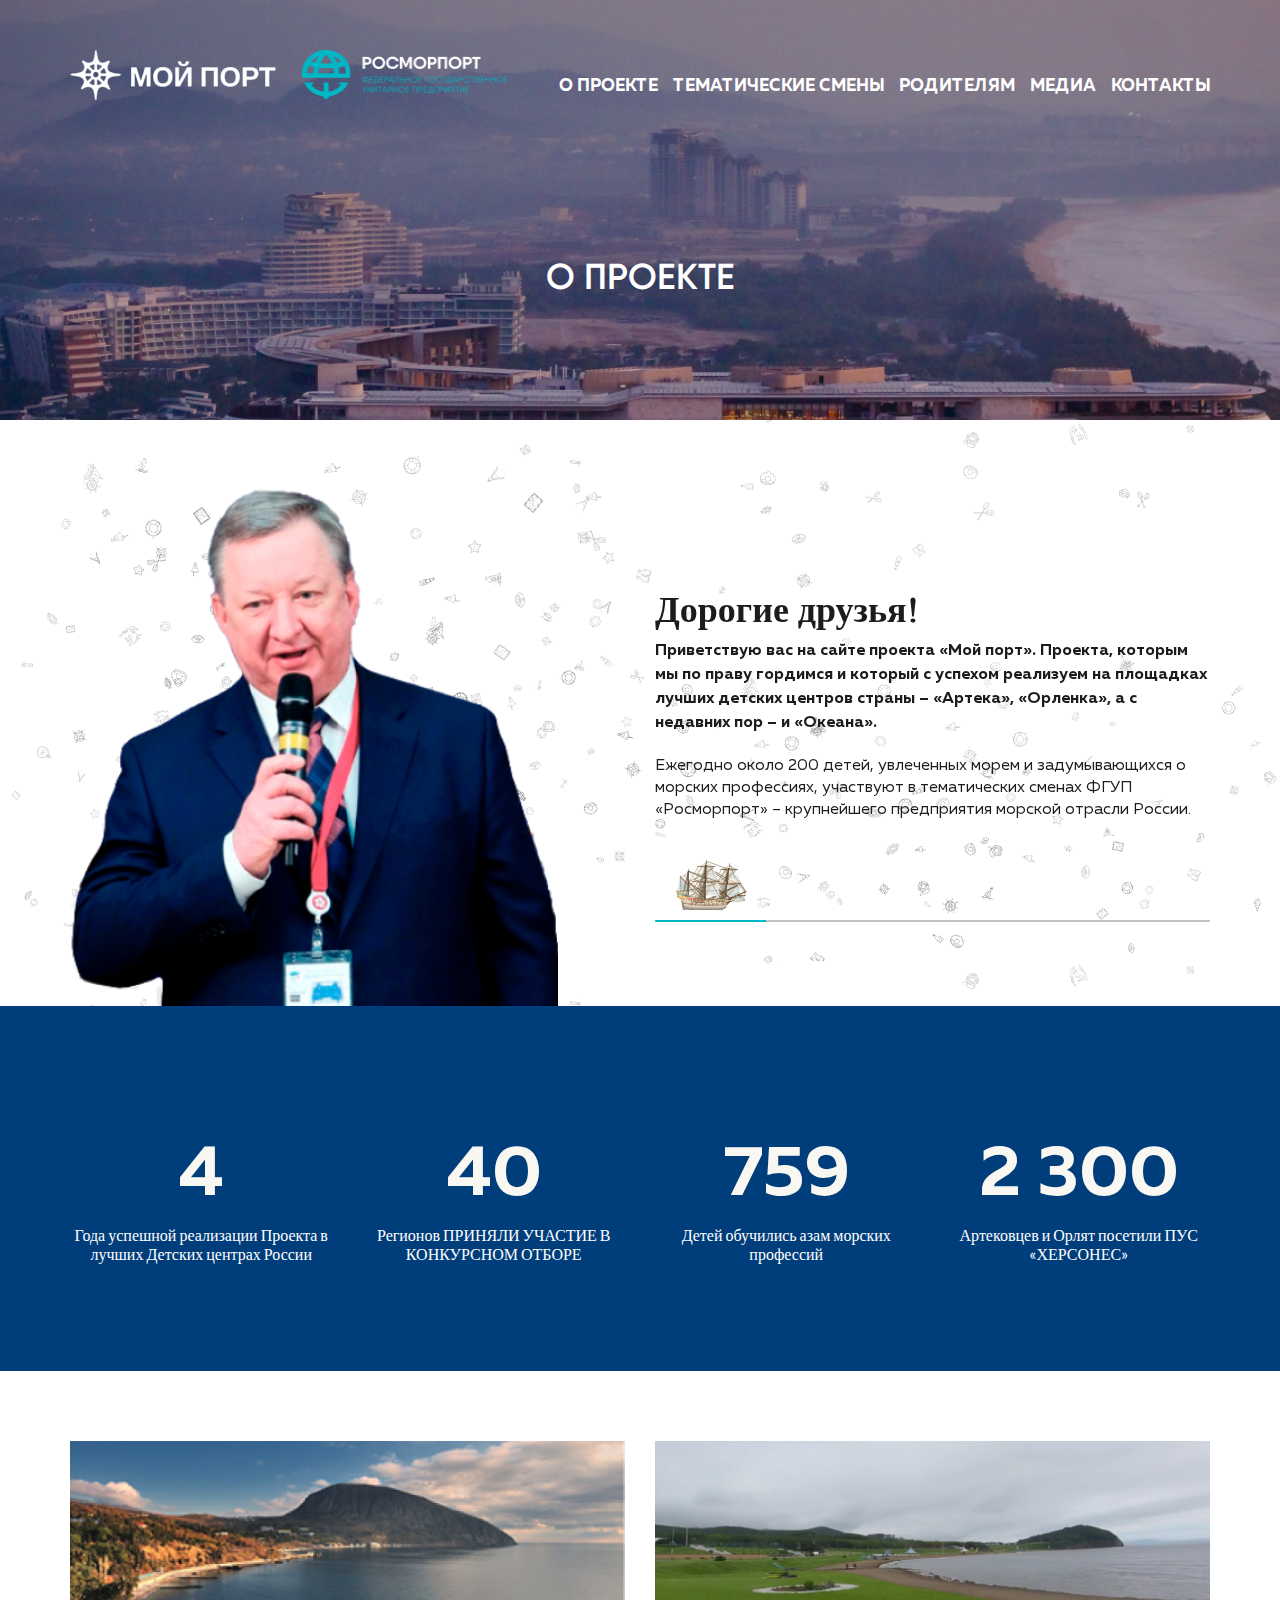
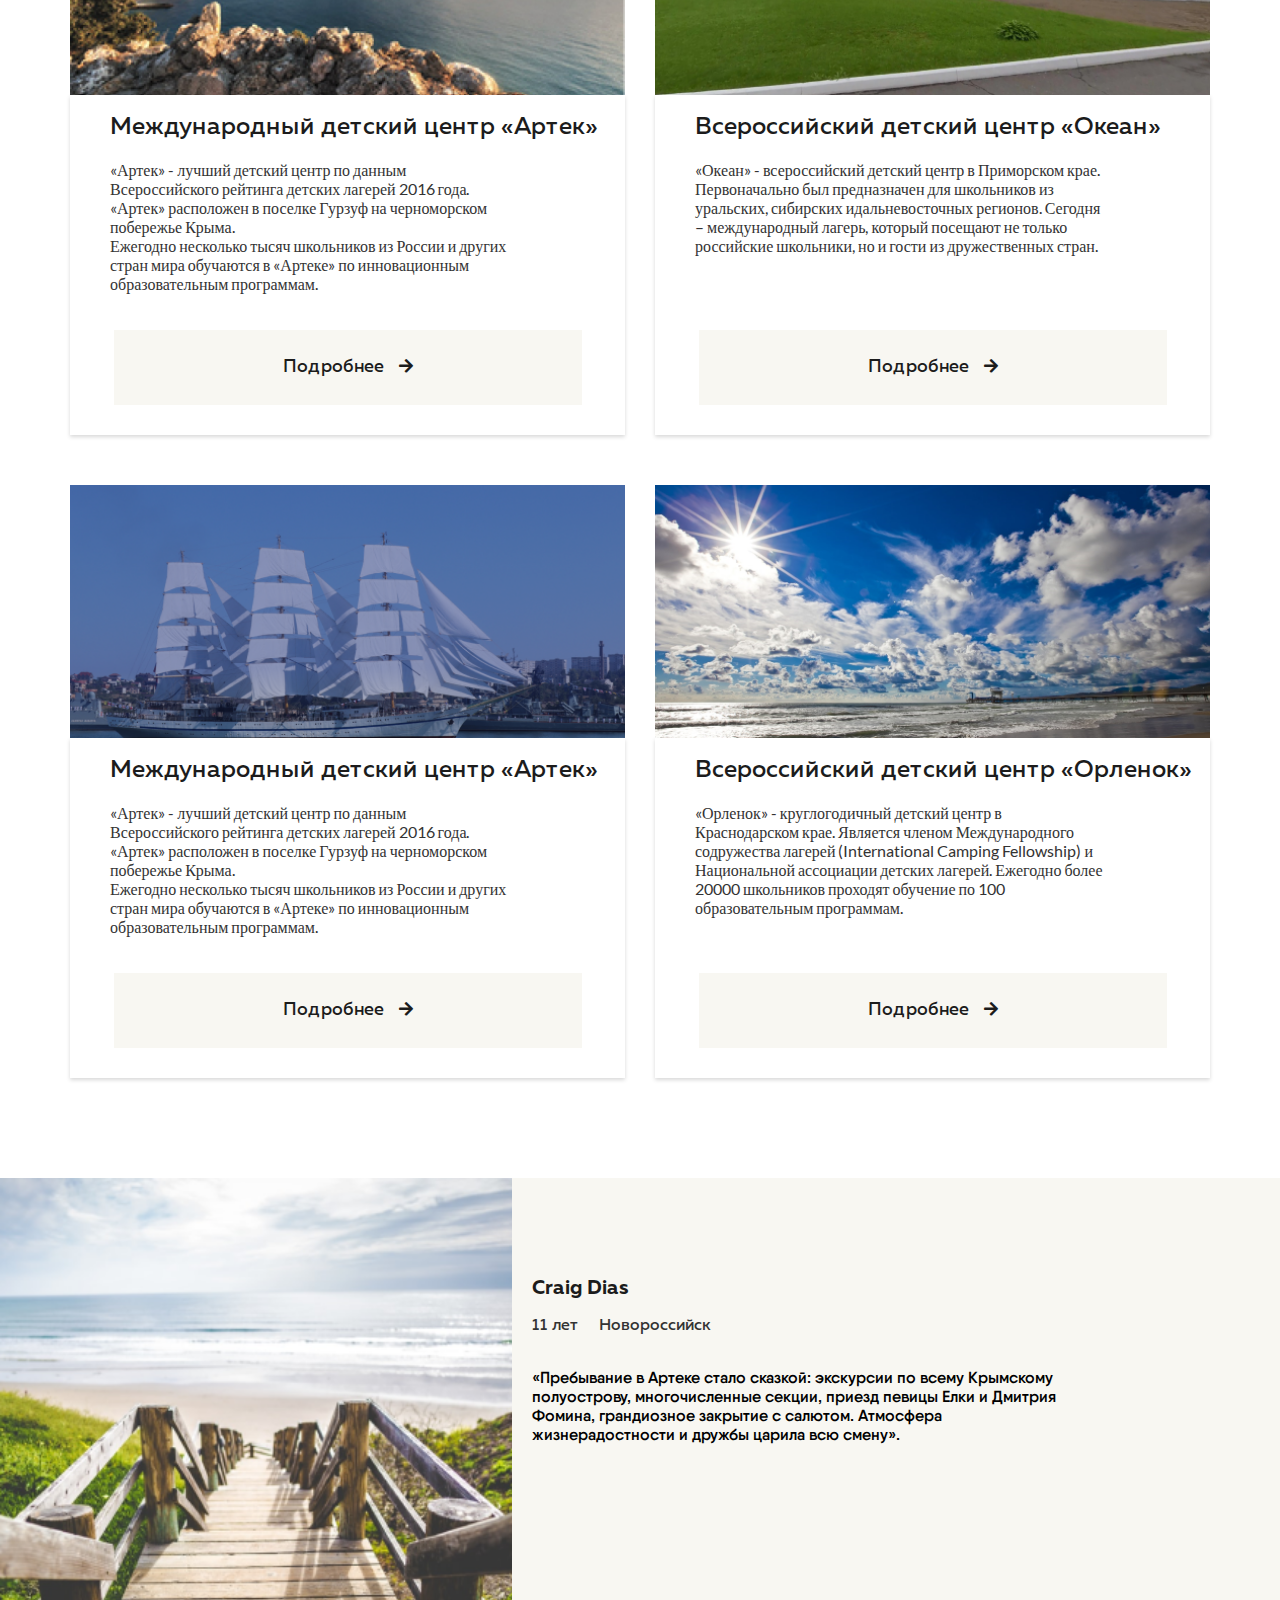
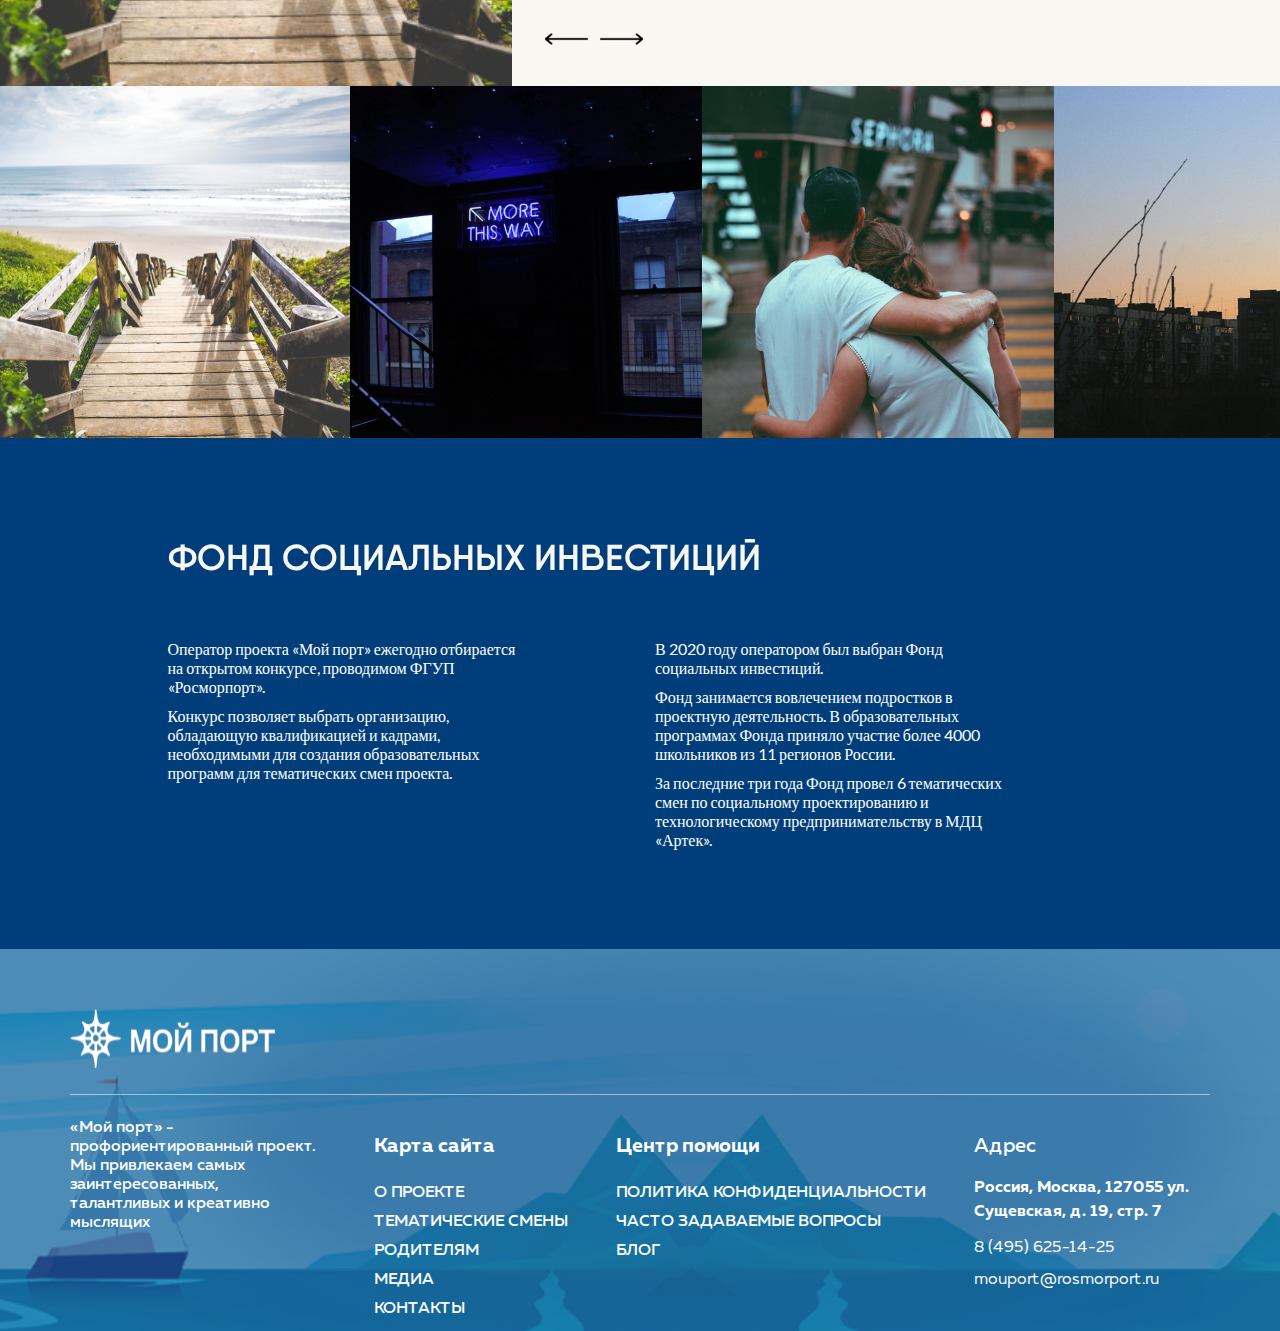
==== about.html @ fbb1aa15 "about" ====
<!DOCTYPE html>
<html lang="en">
  <head>
    <meta charset="UTF-8" />
    <meta name="viewport" content="width=device-width, initial-scale=1.0" />
    <meta http-equiv="X-UA-Compatible" content="ie=edge" />
    <title>Document</title>
    <link rel="stylesheet" href="css/bootstrap.css" />
    <link rel="stylesheet" href="css/all.min.css" />
    <link rel="stylesheet" href="css/slick.css" />
    <link rel="stylesheet" href="css/swiper.min.css" />
    <link rel="stylesheet" href="css/style.css" />
  </head>
  <body>
    <header class="header-other">
      <div class="container">
        <div class="row">
          <div class="col-12">
            <div class="header__content">
              <div class="logos">
                <a href="/" class="logo-myport">
                  <img src="img/header/logo-other.png" alt="" />
                </a>
                <a href="/" class="logo-ros">
                  <img src="img/header/logo-rus-other.png" alt="" />
                </a>
              </div>
              <div class="header__mobile">
                <button class="header__mobile__btn">
                  <span></span>
                  <span></span>
                  <span></span>
                </button>
                <div class="header__mobile__nav">
                  <ul>
                    <li><a href="#">О проекте</a></li>
                    <li><a href="#">Тематические смены</a></li>
                    <li><a href="#">Родителям</a></li>
                    <li><a href="#">Медиа</a></li>
                    <li><a href="#">Контакты</a></li>
                  </ul>
                </div>
              </div>
              <div class="header__desktop">
                <ul>
                  <li><a href="#">О проекте</a></li>
                  <li><a href="#">Тематические смены</a></li>
                  <li><a href="#">Родителям</a></li>
                  <li><a href="#">Медиа</a></li>
                  <li><a href="#">Контакты</a></li>
                </ul>
              </div>
            </div>
          </div>
        </div>
      </div>
    </header>

    <section class="about-main">
      <div class="container">
        <div class="row">
          <div class="col-12">
            <div class="about-main__content">
              <h1>О проекте</h1>
            </div>
          </div>
        </div>
      </div>
    </section>

    <section class="friends friends-about">
      <div class="container">
        <div class="row">
          <div class="col-12 col-lg-6 friends__first">
            <div class="content">
              <div class="swiper-container swiper-friends">
                <div class="swiper-wrapper">
                  <div class="swiper-slide friends-slide">
                    <h4>Дорогие друзья!</h4>
                    <span>
                      Приветствую вас на сайте проекта «Мой порт». Проекта,
                      которым мы по праву гордимся и который с успехом реализуем
                      на площадках лучших детских центров страны – «Артека»,
                      «Орленка», а с недавних пор – и «Океана».
                    </span>
                    <p>
                      Ежегодно около 200 детей, увлеченных морем и
                      задумывающихся о морских профессиях, участвуют в
                      тематических сменах ФГУП «Росморпорт» – крупнейшего
                      предприятия морской отрасли России.
                    </p>
                  </div>
                  <div class="swiper-slide friends-slide">
                    <p>
                      Слайдер1 Lorem ipsum, dolor sit amet consectetur
                      adipisicing elit. Sit, dolores quod similique totam atque
                      sed aperiam eius perferendis hic quis voluptatum et harum
                      accusamus. Illo repellat totam iusto ipsam quibusdam!
                    </p>
                    <p>
                      Слайдер1 Lorem ipsum, dolor sit amet consectetur
                      adipisicing elit. Sit, dolores quod similique totam atque
                      sed aperiam eius perferendis hic quis voluptatum et harum
                      accusamus. Illo repellat totam iusto ipsam quibusdam!
                    </p>
                  </div>
                  <div class="swiper-slide friends-slide">
                    <p>
                      Слайдер2 Lorem ipsum, dolor sit amet consectetur
                      adipisicing elit. Sit, dolores quod similique totam atque
                      sed aperiam eius perferendis hic quis voluptatum et harum
                      accusamus. Illo repellat totam iusto ipsam quibusdam!
                    </p>
                    <p>
                      Слайдер2 Lorem ipsum, dolor sit amet consectetur
                      adipisicing elit. Sit, dolores quod similique totam atque
                      sed aperiam eius perferendis hic quis voluptatum et harum
                      accusamus. Illo repellat totam iusto ipsam quibusdam!
                    </p>
                  </div>
                  <div class="swiper-slide friends-slide">
                    <p>
                      Слайдер3 Lorem ipsum, dolor sit amet consectetur
                      adipisicing elit. Sit, dolores quod similique totam atque
                      sed aperiam eius perferendis hic quis voluptatum et harum
                      accusamus. Illo repellat totam iusto ipsam quibusdam!
                    </p>
                    <p>
                      Слайдер3 Lorem ipsum, dolor sit amet consectetur
                      adipisicing elit. Sit, dolores quod similique totam atque
                      sed aperiam eius perferendis hic quis voluptatum et harum
                      accusamus. Illo repellat totam iusto ipsam quibusdam!
                    </p>
                  </div>
                  <div class="swiper-slide friends-slide">
                    <p>
                      Слайдер4 Lorem ipsum, dolor sit amet consectetur
                      adipisicing elit. Sit, dolores quod similique totam atque
                      sed aperiam eius perferendis hic quis voluptatum et harum
                      accusamus. Illo repellat totam iusto ipsam quibusdam!
                    </p>
                    <p>
                      Слайдер4 Lorem ipsum, dolor sit amet consectetur
                      adipisicing elit. Sit, dolores quod similique totam atque
                      sed aperiam eius perferendis hic quis voluptatum et harum
                      accusamus. Illo repellat totam iusto ipsam quibusdam!
                    </p>
                  </div>
                  <div class="swiper-slide friends-slide">
                    <p>
                      Слайдер5 Lorem ipsum, dolor sit amet consectetur
                      adipisicing elit. Sit, dolores quod similique totam atque
                      sed aperiam eius perferendis hic quis voluptatum et harum
                      accusamus. Illo repellat totam iusto ipsam quibusdam!
                    </p>
                    <p>
                      Слайдер5 Lorem ipsum, dolor sit amet consectetur
                      adipisicing elit. Sit, dolores quod similique totam atque
                      sed aperiam eius perferendis hic quis voluptatum et harum
                      accusamus. Illo repellat totam iusto ipsam quibusdam!
                    </p>
                  </div>
                  <div class="swiper-slide friends-slide">
                    <p>
                      Слайдер6 Lorem ipsum, dolor sit amet consectetur
                      adipisicing elit. Sit, dolores quod similique totam atque
                      sed aperiam eius perferendis hic quis voluptatum et harum
                      accusamus. Illo repellat totam iusto ipsam quibusdam!
                    </p>
                    <p>
                      Слайдер6 Lorem ipsum, dolor sit amet consectetur
                      adipisicing elit. Sit, dolores quod similique totam atque
                      sed aperiam eius perferendis hic quis voluptatum et harum
                      accusamus. Illo repellat totam iusto ipsam quibusdam!
                    </p>
                  </div>
                  <div class="swiper-slide friends-slide">
                    <p>
                      Слайдер7 Lorem ipsum, dolor sit amet consectetur
                      adipisicing elit. Sit, dolores quod similique totam atque
                      sed aperiam eius perferendis hic quis voluptatum et harum
                      accusamus. Illo repellat totam iusto ipsam quibusdam!
                    </p>
                    <p>
                      Слайдер7 Lorem ipsum, dolor sit amet consectetur
                      adipisicing elit. Sit, dolores quod similique totam atque
                      sed aperiam eius perferendis hic quis voluptatum et harum
                      accusamus. Illo repellat totam iusto ipsam quibusdam!
                    </p>
                  </div>
                  <div class="swiper-slide friends-slide">
                    <p>
                      Слайдер8 Lorem ipsum, dolor sit amet consectetur
                      adipisicing elit. Sit, dolores quod similique totam atque
                      sed aperiam eius perferendis hic quis voluptatum et harum
                      accusamus. Illo repellat totam iusto ipsam quibusdam!
                    </p>
                    <p>
                      Слайдер8 Lorem ipsum, dolor sit amet consectetur
                      adipisicing elit. Sit, dolores quod similique totam atque
                      sed aperiam eius perferendis hic quis voluptatum et harum
                      accusamus. Illo repellat totam iusto ipsam quibusdam!
                    </p>
                  </div>
                  <div class="swiper-slide friends-slide">
                    <p>
                      Слайдер9 Lorem ipsum, dolor sit amet consectetur
                      adipisicing elit. Sit, dolores quod similique totam atque
                      sed aperiam eius perferendis hic quis voluptatum et harum
                      accusamus. Illo repellat totam iusto ipsam quibusdam!
                    </p>
                    <p>
                      Слайдер9 Lorem ipsum, dolor sit amet consectetur
                      adipisicing elit. Sit, dolores quod similique totam atque
                      sed aperiam eius perferendis hic quis voluptatum et harum
                      accusamus. Illo repellat totam iusto ipsam quibusdam!
                    </p>
                  </div>
                </div>
              </div>

              <div class="animation">
                <div class="ship">
                  <div class="img" id="friends_ship">
                    <img src="img/friends/ship.svg" alt="" />
                  </div>
                </div>
                <div class="progress">
                  <div class="bar"></div>
                </div>
              </div>
            </div>
          </div>
          <div class="col-12 col-lg-6 friends__second">
            <div class="friends__img">
              <img src="img/friends/friends-img.png" alt="" />
            </div>
          </div>
        </div>
      </div>
    </section>

    <section class="result">
      <div class="container">
        <div class="row">
          <div class="col-12 col-sm-6 col-lg-3">
            <div class="result__content">
              <span>4</span>
              <p>
                Года успешной реализации Проекта в лучших Детских центрах России
              </p>
            </div>
          </div>
          <div class="col-12 col-sm-6 col-lg-3">
            <div class="result__content">
              <span>40</span>
              <p>Регионов ПРИНЯЛИ УЧАСТИЕ В КОНКУРСНОМ ОТБОРЕ</p>
            </div>
          </div>
          <div class="col-12 col-sm-6 col-lg-3">
            <div class="result__content">
              <span>759</span>
              <p>Детей обучились азам морских профессий</p>
            </div>
          </div>
          <div class="col-12 col-sm-6 col-lg-3">
            <div class="result__content">
              <span>2 300</span>
              <p>Артековцев и Орлят посетили ПУС «ХЕРСОНЕС»</p>
            </div>
          </div>
        </div>
      </div>
    </section>

    <section class="info">
      <div class="container">
        <div class="row">
          <div class="col-12 col-md-6">
            <div class="info__item">
              <img src="img/info/first.png" alt="" />
              <div class="text">
                <span>Международный детский центр «Артек»</span>
                <p>
                  «Артек» - лучший детский центр по данным Всероссийского
                  рейтинга детских лагерей 2016 года. «Артек» расположен в
                  поселке Гурзуф на черноморском побережье Крыма. <br />
                  Ежегодно несколько тысяч школьников из России и других стран
                  мира обучаются в «Артеке» по инновационным образовательным
                  программам.
                </p>
                <a href="#">Подробнее <i class="fas fa-arrow-right"></i></a>
              </div>
            </div>
          </div>
          <div class="col-12 col-md-6">
            <div class="info__item">
              <img src="img/info/second.png" alt="" />
              <div class="text">
                <span>Всероссийский детский центр «Океан»</span>
                <p>
                  «Океан» - всероссийский детский центр в Приморском крае.
                  Первоначально был предназначен для школьников из уральских,
                  сибирских идальневосточных регионов. Сегодня – международный
                  лагерь, который посещают не только российские школьники, но и
                  гости из дружественных стран.
                </p>
                <a href="#">Подробнее <i class="fas fa-arrow-right"></i></a>
              </div>
            </div>
          </div>
          <div class="col-12 col-md-6">
            <div class="info__item">
              <img src="img/info/third.png" alt="" />
              <div class="text">
                <span>Международный детский центр «Артек»</span>
                <p>
                  «Артек» - лучший детский центр по данным Всероссийского
                  рейтинга детских лагерей 2016 года. «Артек» расположен в
                  поселке Гурзуф на черноморском побережье Крыма.
                  <br />
                  Ежегодно несколько тысяч школьников из России и других стран
                  мира обучаются в «Артеке» по инновационным образовательным
                  программам.
                </p>
                <a href="#">Подробнее <i class="fas fa-arrow-right"></i></a>
              </div>
            </div>
          </div>
          <div class="col-12 col-md-6">
            <div class="info__item">
              <img src="img/info/four.png" alt="" />
              <div class="text">
                <span>Всероссийский детский центр «Орленок»</span>
                <p>
                  «Орленок» - круглогодичный детский центр в Краснодарском крае.
                  Является членом Международного содружества лагерей
                  (International Camping Fellowship) и Национальной ассоциации
                  детских лагерей. Ежегодно более 20000 школьников проходят
                  обучение по 100 образовательным программам.
                </p>
                <a href="#">Подробнее <i class="fas fa-arrow-right"></i></a>
              </div>
            </div>
          </div>
        </div>
      </div>
    </section>

    <div class="reviews">
      <div class="reviews__for">
        <div class="reviews__for_content">
          <div class="item">
            <div class="img">
              <img src="img/reviews/gallery1.png" alt="" />
            </div>
            <div class="text">
              <h4>Craig Dias</h4>
              <div class="private">
                <span>11 лет</span><span>Новороссийск</span>
              </div>
              <p>
                «Пребывание в Артеке стало сказкой: экскурсии по всему Крымскому
                полуострову, многочисленные секции, приезд певицы Елки и Дмитрия
                Фомина, грандиозное закрытие с салютом. Атмосфера
                жизнерадостности и дружбы царила всю смену».
              </p>
            </div>
          </div>
          <div class="item">
            <div class="img">
              <img src="img/reviews/gallery2.png" alt="" />
            </div>
            <div class="text">
              <h4>Slide 2</h4>
              <div class="private">
                <span>11 лет</span><span>Новороссийск</span>
              </div>
              <p>
                «Пребывание в Артеке стало сказкой: экскурсии по всему Крымскому
                полуострову, многочисленные секции, приезд певицы Елки и Дмитрия
                Фомина, грандиозное закрытие с салютом. Атмосфера
                жизнерадостности и дружбы царила всю смену».
              </p>
            </div>
          </div>
          <div class="item">
            <div class="img">
              <img src="img/reviews/gallery3.png" alt="" />
            </div>
            <div class="text">
              <h4>Slide 3</h4>
              <div class="private">
                <span>11 лет</span><span>Новороссийск</span>
              </div>
              <p>
                «Пребывание в Артеке стало сказкой: экскурсии по всему Крымскому
                полуострову, многочисленные секции, приезд певицы Елки и Дмитрия
                Фомина, грандиозное закрытие с салютом. Атмосфера
                жизнерадостности и дружбы царила всю смену».
              </p>
            </div>
          </div>
          <div class="item">
            <div class="img">
              <img src="img/reviews/gallery4.png" alt="" />
            </div>
            <div class="text">
              <h4>Slide 4</h4>
              <div class="private">
                <span>11 лет</span><span>Новороссийск</span>
              </div>
              <p>
                «Пребывание в Артеке стало сказкой: экскурсии по всему Крымскому
                полуострову, многочисленные секции, приезд певицы Елки и Дмитрия
                Фомина, грандиозное закрытие с салютом. Атмосфера
                жизнерадостности и дружбы царила всю смену».
              </p>
            </div>
          </div>
          <div class="item">
            <div class="img">
              <img src="img/reviews/gallery2.png" alt="" />
            </div>
            <div class="text">
              <h4>Slide 5</h4>
              <div class="private">
                <span>11 лет</span><span>Новороссийск</span>
              </div>
              <p>
                «Пребывание в Артеке стало сказкой: экскурсии по всему Крымскому
                полуострову, многочисленные секции, приезд певицы Елки и Дмитрия
                Фомина, грандиозное закрытие с салютом. Атмосфера
                жизнерадостности и дружбы царила всю смену».
              </p>
            </div>
          </div>
        </div>
        <div class="reviews__btns-mobile">
          <div class="review__btn-prev">
            <button><img src="img/reviews/arrow-prev.png" alt="" /></button>
            <button>
              <img src="img/reviews/arrow-prev-hover.png" alt="" />
            </button>
          </div>
          <div class="review__btn-next">
            <button><img src="img/reviews/arrow-next.png" alt="" /></button>
            <button>
              <img src="img/reviews/arrow-next-hover.png" alt="" />
            </button>
          </div>
        </div>
      </div>
      <div class="reviews__nav">
        <div class="item">
          <img src="img/reviews/gallery1.png" alt="" />
        </div>
        <div class="item">
          <img src="img/reviews/gallery2.png" alt="" />
        </div>
        <div class="item">
          <img src="img/reviews/gallery3.png" alt="" />
        </div>
        <div class="item">
          <img src="img/reviews/gallery4.png" alt="" />
        </div>
        <div class="item">
          <img src="img/reviews/gallery2.png" alt="" />
        </div>
      </div>
    </div>

    <section class="fond">
      <div class="container">
        <div class="row">
          <div class="col-12 col-lg-11 offset-lg-1">
            <h3>Фонд социальных инвестиций</h3>
          </div>
          <div class="col-12 col-md-6 col-lg-5 offset-lg-1">
            <div class="fond__item">
              <p>
                Оператор проекта «Мой порт» ежегодно отбирается на открытом
                конкурсе, проводимом ФГУП «Росморпорт».
              </p>
              <p>
                Конкурс позволяет выбрать организацию, обладающую квалификацией
                и кадрами, необходимыми для создания образовательных программ
                для тематических смен проекта.
              </p>
            </div>
          </div>
          <div class="col-12 col-md-6 col-lg-6">
            <div class="fond__item">
              <p>
                В 2020 году оператором был выбран Фонд социальных инвестиций.
              </p>
              <p>
                Фонд занимается вовлечением подростков в проектную деятельность.
                В образовательных программах Фонда приняло участие более 4000
                школьников из 11 регионов России.
              </p>
              <p>
                За последние три года Фонд провел 6 тематических смен по
                социальному проектированию и технологическому
                предпринимательству в МДЦ «Артек».
              </p>
            </div>
          </div>
        </div>
      </div>
    </section>

    <footer class="footer">
      <div class="container">
        <div class="row">
          <div class="col-12">
            <div class="footer__logo">
              <a href="#">
                <img src="img/footer/logo.svg" alt="" />
              </a>
            </div>
          </div>
          <div class="col-12">
            <div class="footer__content">
              <div class="text">
                <p>
                  «Мой порт» - профориентированный проект. Мы привлекаем самых
                  заинтересованных, талантливых и креативно мыслящих
                </p>
              </div>
              <div class="map">
                <p>Карта сайта</p>
                <ul>
                  <li><a href="#">О проекте</a></li>
                  <li><a href="#">Тематические смены</a></li>
                  <li><a href="#">Родителям</a></li>
                  <li><a href="#">Медиа</a></li>
                  <li><a href="#">Контакты</a></li>
                </ul>
              </div>
              <div class="help">
                <p>Центр помощи</p>
                <ul>
                  <li><a href="#">Политика конфиденциальности</a></li>
                  <li><a href="#">Часто задаваемые вопросы</a></li>
                  <li><a href="#">Блог</a></li>
                </ul>
              </div>
              <div class="address">
                <p>Адрес</p>
                <div class="address__content">
                  <span
                    ><a href="#"
                      >Россия, Москва, 127055 ул. Сущевская, д. 19, стр. 7</a
                    ></span
                  >
                  <a href="tel:84956251425">8 (495) 625-14-25</a>
                  <a href="mailto:mouport@rosmorport.ru"
                    >mouport@rosmorport.ru</a
                  >
                </div>
              </div>
            </div>
          </div>
        </div>
      </div>
    </footer>

    <div class="header__fake-modal"></div>

    <script src="js/jquery-3.4.1.min.js"></script>
    <script src="js/swiper.min.js"></script>
    <script src="js/slick.min.js"></script>
    <script src="js/bootstrap.min.js"></script>
    <script src="js/main.js"></script>
  </body>
</html>
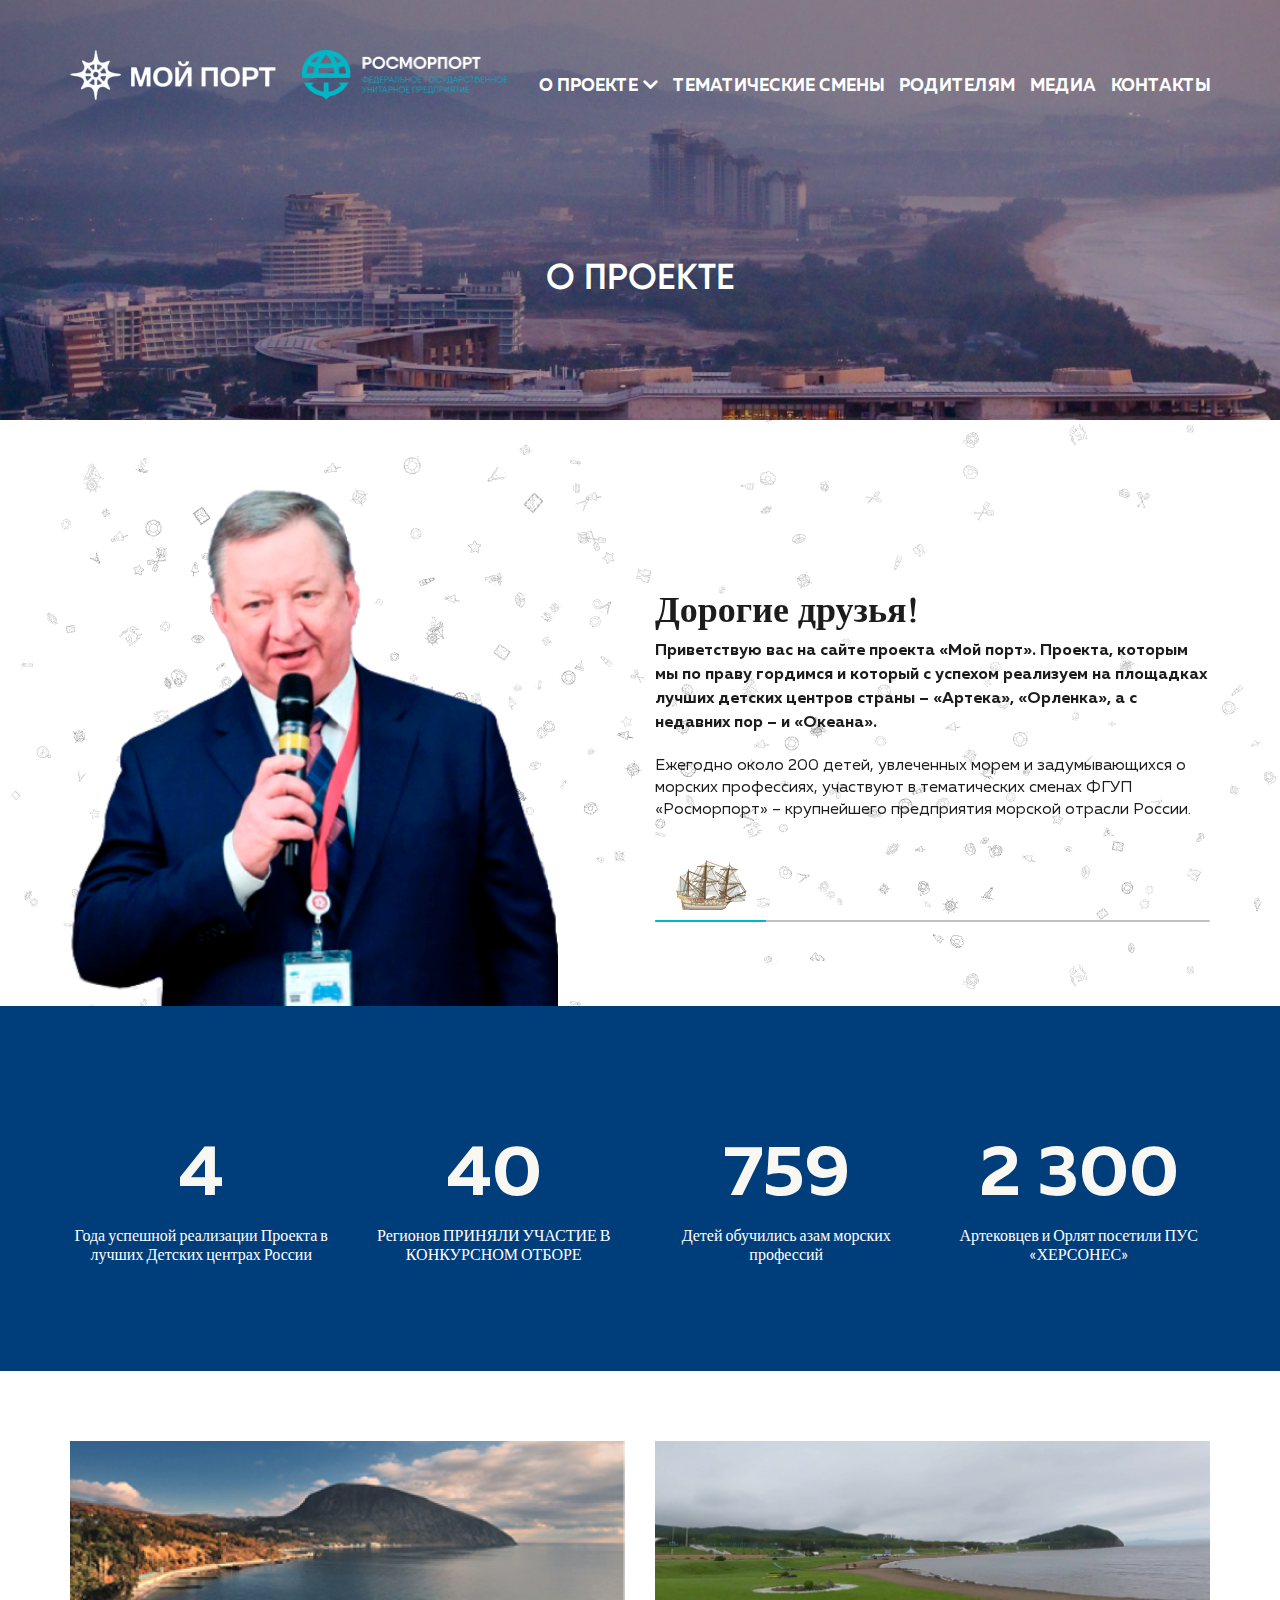
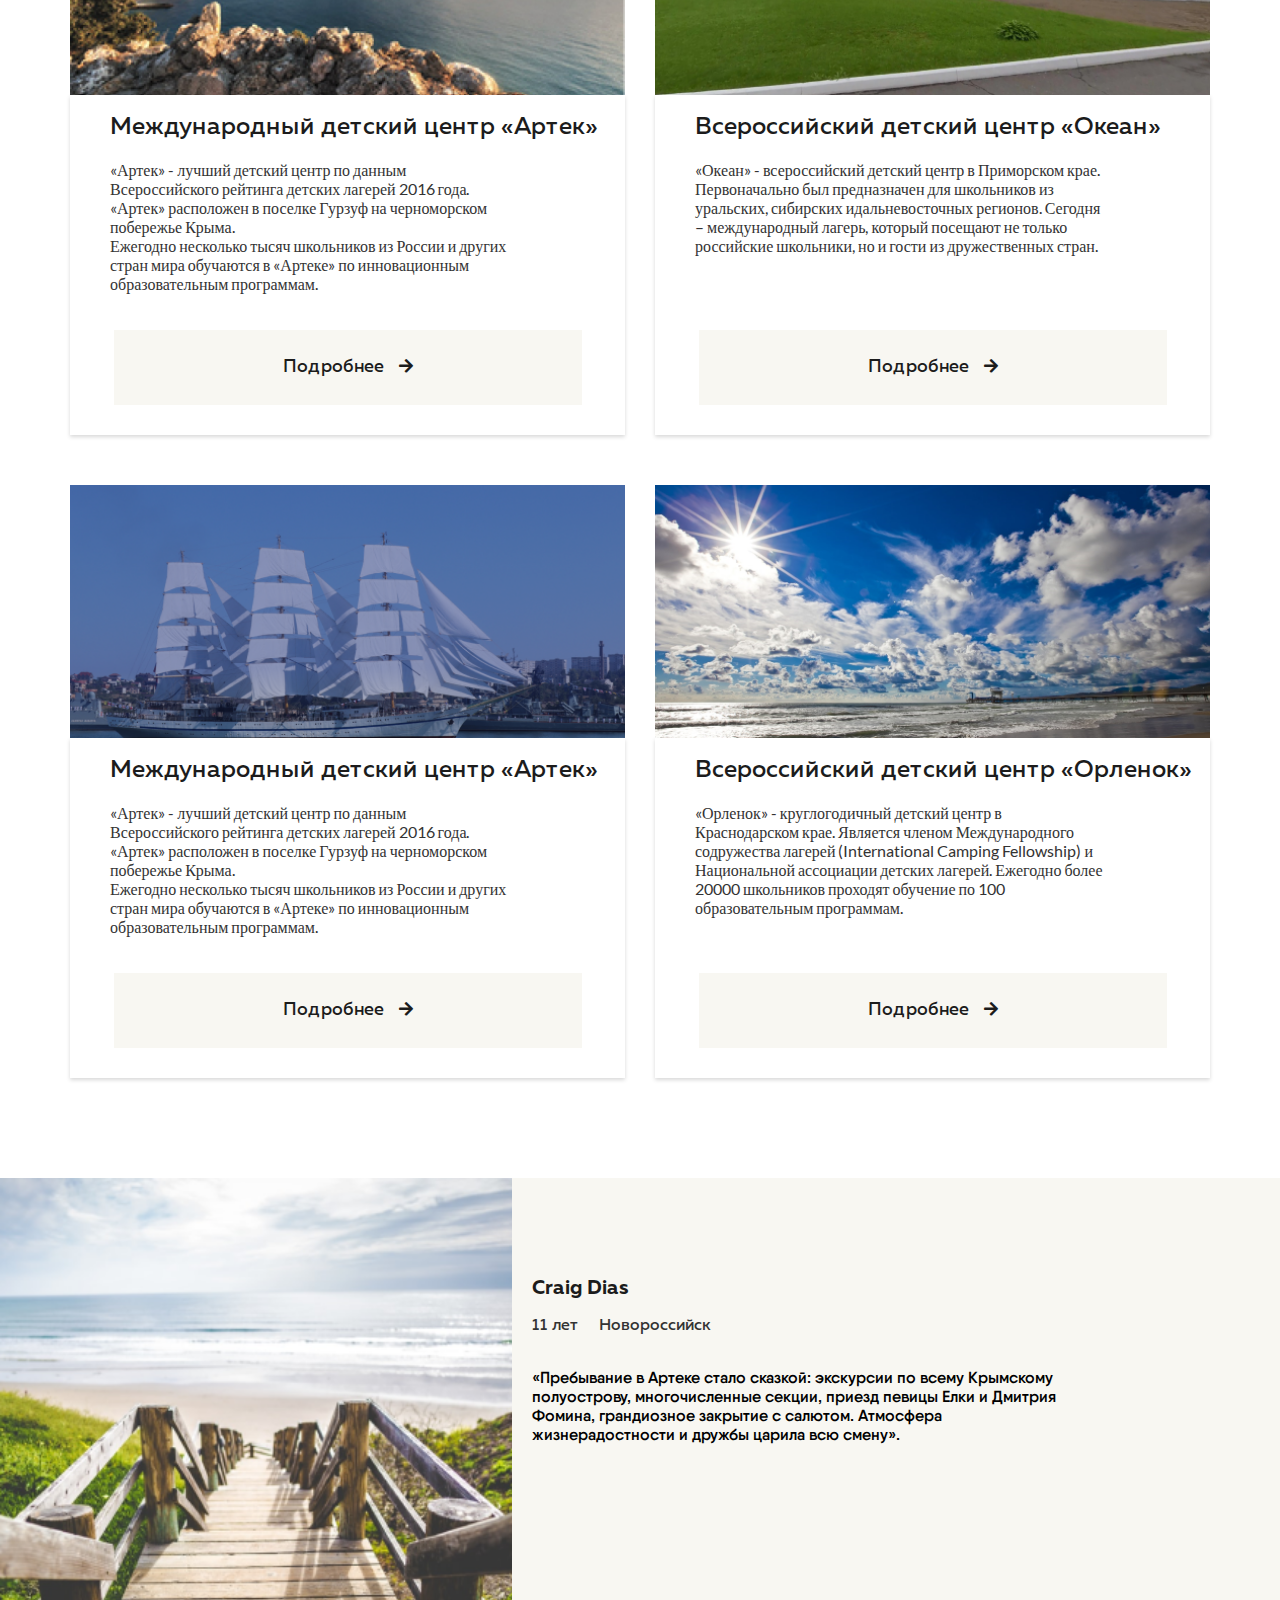
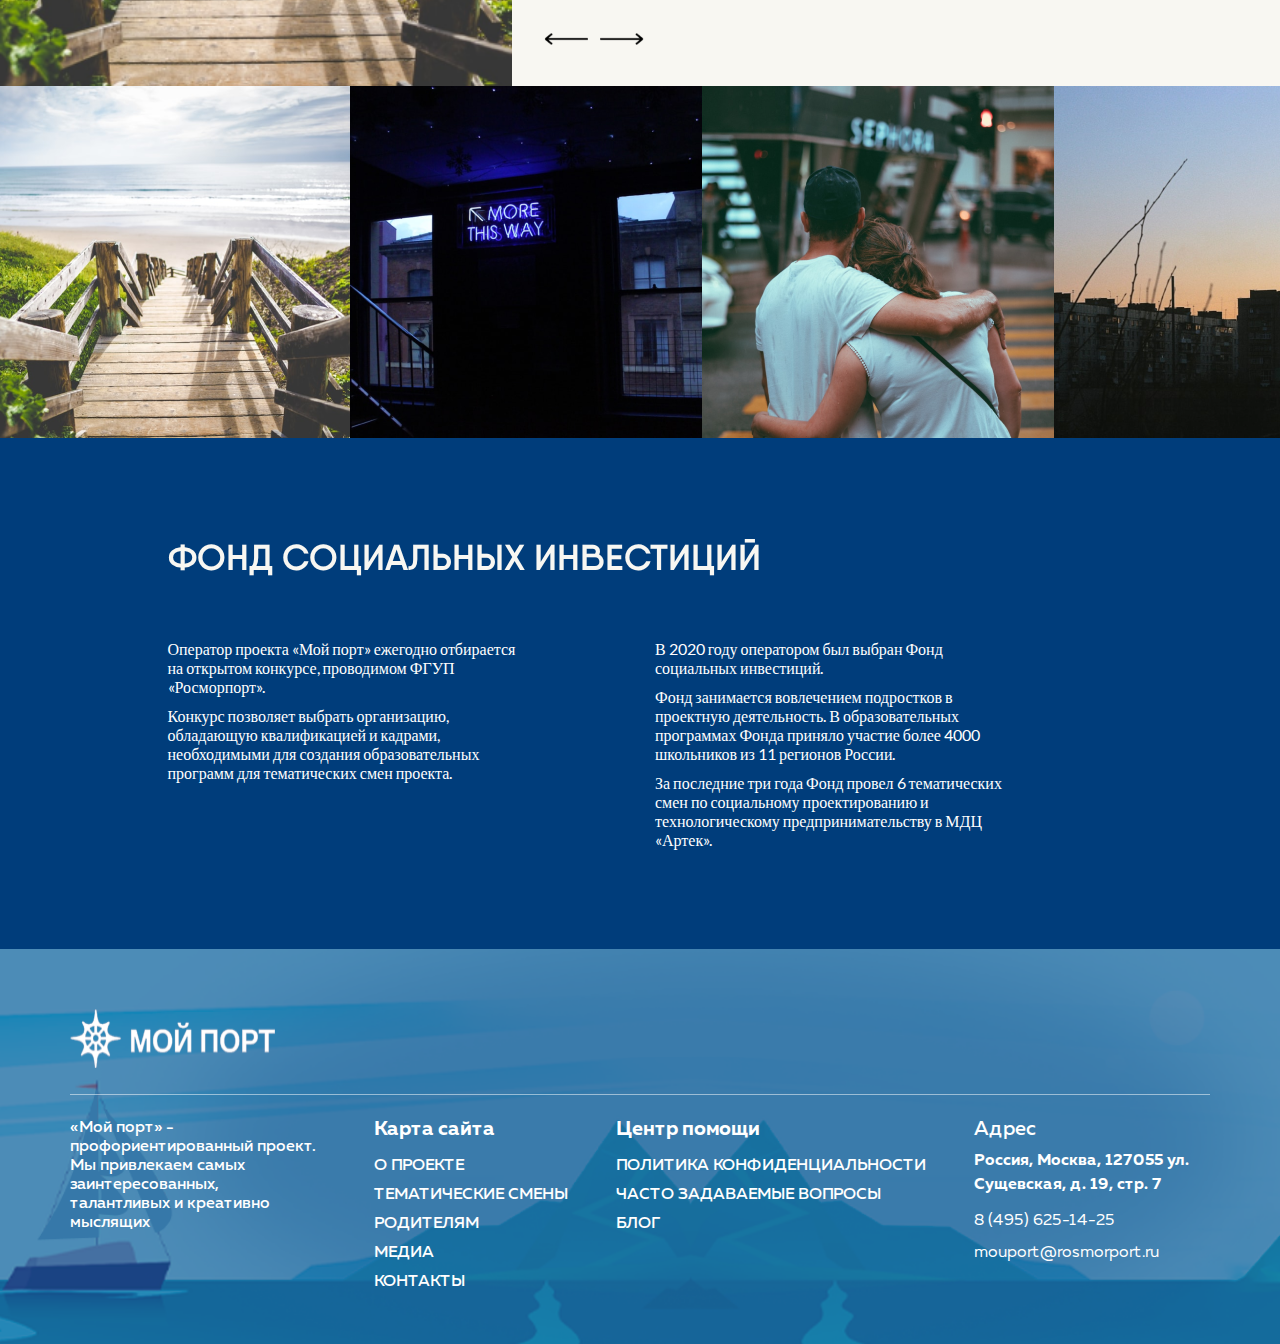
==== commit 4d730b83: "three page" ====
--- a/about.html
+++ b/about.html
@@ -33,7 +33,18 @@
                 </button>
                 <div class="header__mobile__nav">
                   <ul>
-                    <li><a href="#">О проекте</a></li>
+                    <li>
+                      <a class="drop_item-mob" href="#"
+                        >О проекте <i class="fas fa-chevron-down"></i>
+                      </a>
+                      <div class="drop_downmenu-mob">
+                        <ul>
+                          <li><a href="">Подменю 1</a></li>
+                          <li><a href="">Подменю 2</a></li>
+                          <li><a href="">Подменю 3</a></li>
+                        </ul>
+                      </div>
+                    </li>
                     <li><a href="#">Тематические смены</a></li>
                     <li><a href="#">Родителям</a></li>
                     <li><a href="#">Медиа</a></li>
@@ -43,7 +54,16 @@
               </div>
               <div class="header__desktop">
                 <ul>
-                  <li><a href="#">О проекте</a></li>
+                  <li class="dropdown_item-desk">
+                    <a href="#">О проекте<i class="fas fa-chevron-down"></i></a>
+                    <div class="drop_downmenu-desk">
+                      <ul>
+                        <li><a href="">Подменю 1</a></li>
+                        <li><a href="">Подменю 2</a></li>
+                        <li><a href="">Подменю 3</a></li>
+                      </ul>
+                    </div>
+                  </li>
                   <li><a href="#">Тематические смены</a></li>
                   <li><a href="#">Родителям</a></li>
                   <li><a href="#">Медиа</a></li>
@@ -273,11 +293,11 @@
       </div>
     </section>
 
-    <section class="info">
+    <section class="info_about">
       <div class="container">
         <div class="row">
           <div class="col-12 col-md-6">
-            <div class="info__item">
+            <div class="info_about__item">
               <img src="img/info/first.png" alt="" />
               <div class="text">
                 <span>Международный детский центр «Артек»</span>
@@ -294,7 +314,7 @@
             </div>
           </div>
           <div class="col-12 col-md-6">
-            <div class="info__item">
+            <div class="info_about__item">
               <img src="img/info/second.png" alt="" />
               <div class="text">
                 <span>Всероссийский детский центр «Океан»</span>
@@ -310,7 +330,7 @@
             </div>
           </div>
           <div class="col-12 col-md-6">
-            <div class="info__item">
+            <div class="info_about__item">
               <img src="img/info/third.png" alt="" />
               <div class="text">
                 <span>Международный детский центр «Артек»</span>
@@ -328,7 +348,7 @@
             </div>
           </div>
           <div class="col-12 col-md-6">
-            <div class="info__item">
+            <div class="info_about__item">
               <img src="img/info/four.png" alt="" />
               <div class="text">
                 <span>Всероссийский детский центр «Орленок»</span>
